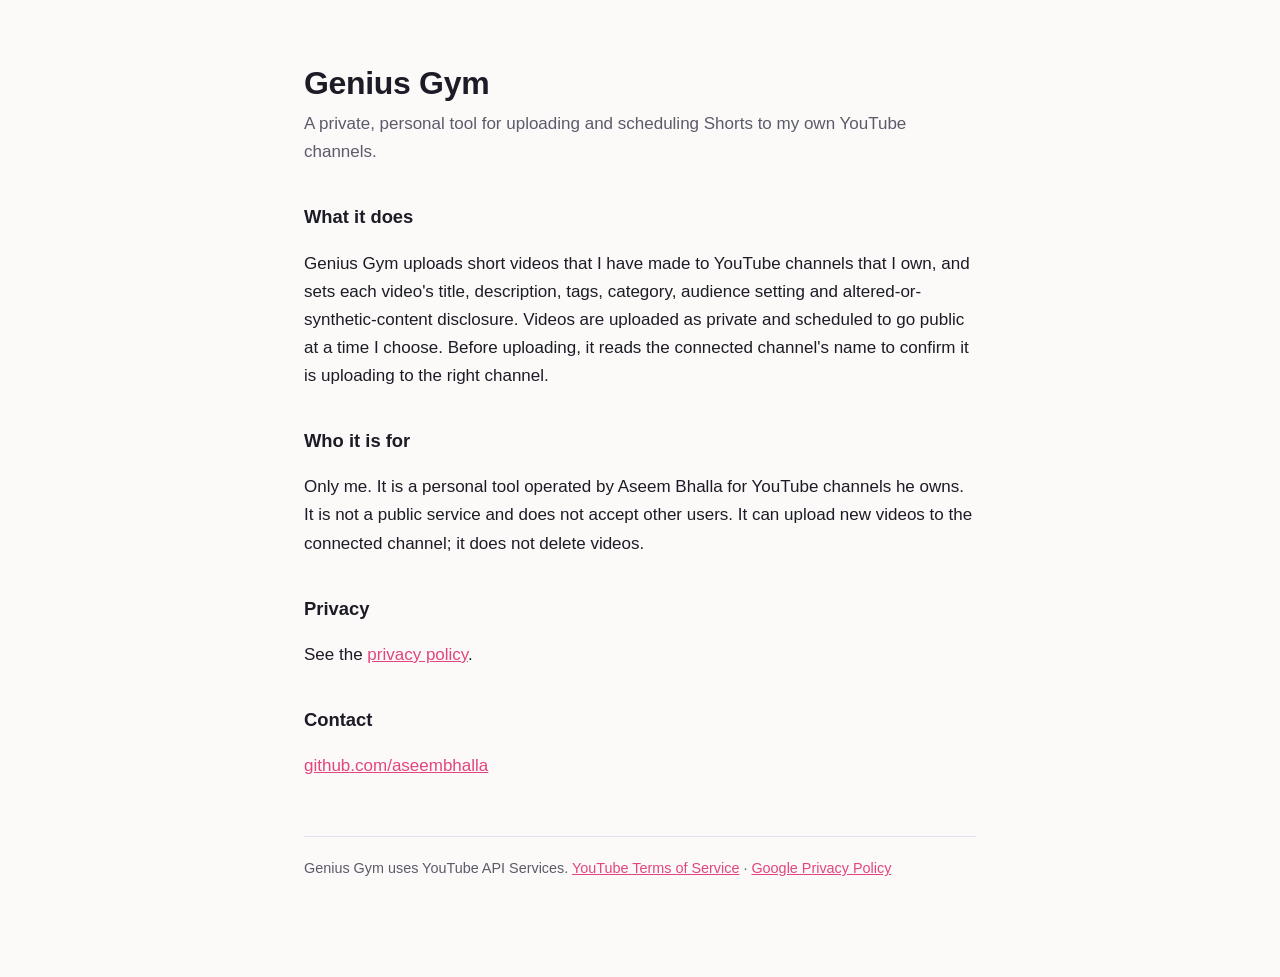
==== genius-gym/index.html @ a8d11322 "Rename Upload Helper to Genius Gym (/genius-gym/) to match the Cloud project name Co-Authored-By: Cl" ====
<!DOCTYPE html>
<html lang="en">
<head>
<meta charset="utf-8">
<meta name="viewport" content="width=device-width, initial-scale=1">
<title>Genius Gym</title>
<link rel="stylesheet" href="/style.css">
</head>
<body>
<main>
  <h1>Genius Gym</h1>
  <p class="sub">A private, personal tool for uploading and scheduling Shorts to my own YouTube channels.</p>

  <h2>What it does</h2>
  <p>Genius Gym uploads short videos that I have made to YouTube channels that I own, and sets
  each video's title, description, tags, category, audience setting and altered-or-synthetic-content
  disclosure. Videos are uploaded as private and scheduled to go public at a time I choose. Before
  uploading, it reads the connected channel's name to confirm it is uploading to the right channel.</p>

  <h2>Who it is for</h2>
  <p>Only me. It is a personal tool operated by Aseem Bhalla for YouTube channels he owns. It is not
  a public service and does not accept other users. It can upload new videos to the connected
  channel; it does not delete videos.</p>

  <h2>Privacy</h2>
  <p>See the <a href="/genius-gym/privacy.html">privacy policy</a>.</p>

  <h2>Contact</h2>
  <p><a href="https://github.com/aseembhalla">github.com/aseembhalla</a></p>

  <footer>
    Genius Gym uses YouTube API Services.
    <a href="https://www.youtube.com/t/terms">YouTube Terms of Service</a> ·
    <a href="https://policies.google.com/privacy">Google Privacy Policy</a>
  </footer>
</main>
</body>
</html>
---- style.css ----
:root{--ink:#1d1b26;--muted:#5d5a6b;--line:#e4e1ec;--accent:#e2457f;--bg:#fbfaf8}
*{box-sizing:border-box}
body{margin:0;background:var(--bg);color:var(--ink);font:17px/1.65 -apple-system,BlinkMacSystemFont,"Segoe UI",Roboto,Helvetica,Arial,sans-serif}
main{max-width:720px;margin:0 auto;padding:64px 24px 96px}
h1{font-size:2rem;line-height:1.2;margin:0 0 8px;letter-spacing:-.01em}
h2{font-size:1.15rem;margin:36px 0 8px}
p,li{color:var(--ink)}
.sub{color:var(--muted);margin:0 0 32px}
a{color:var(--accent)}
ul{padding-left:1.2em}
.card{display:block;border:1px solid var(--line);border-radius:12px;padding:18px 20px;margin:12px 0;text-decoration:none;color:inherit;background:#fff}
.card:hover{border-color:var(--accent)}
.card strong{display:block}
.card span{color:var(--muted);font-size:.95rem}
footer{margin-top:56px;padding-top:20px;border-top:1px solid var(--line);color:var(--muted);font-size:.9rem}
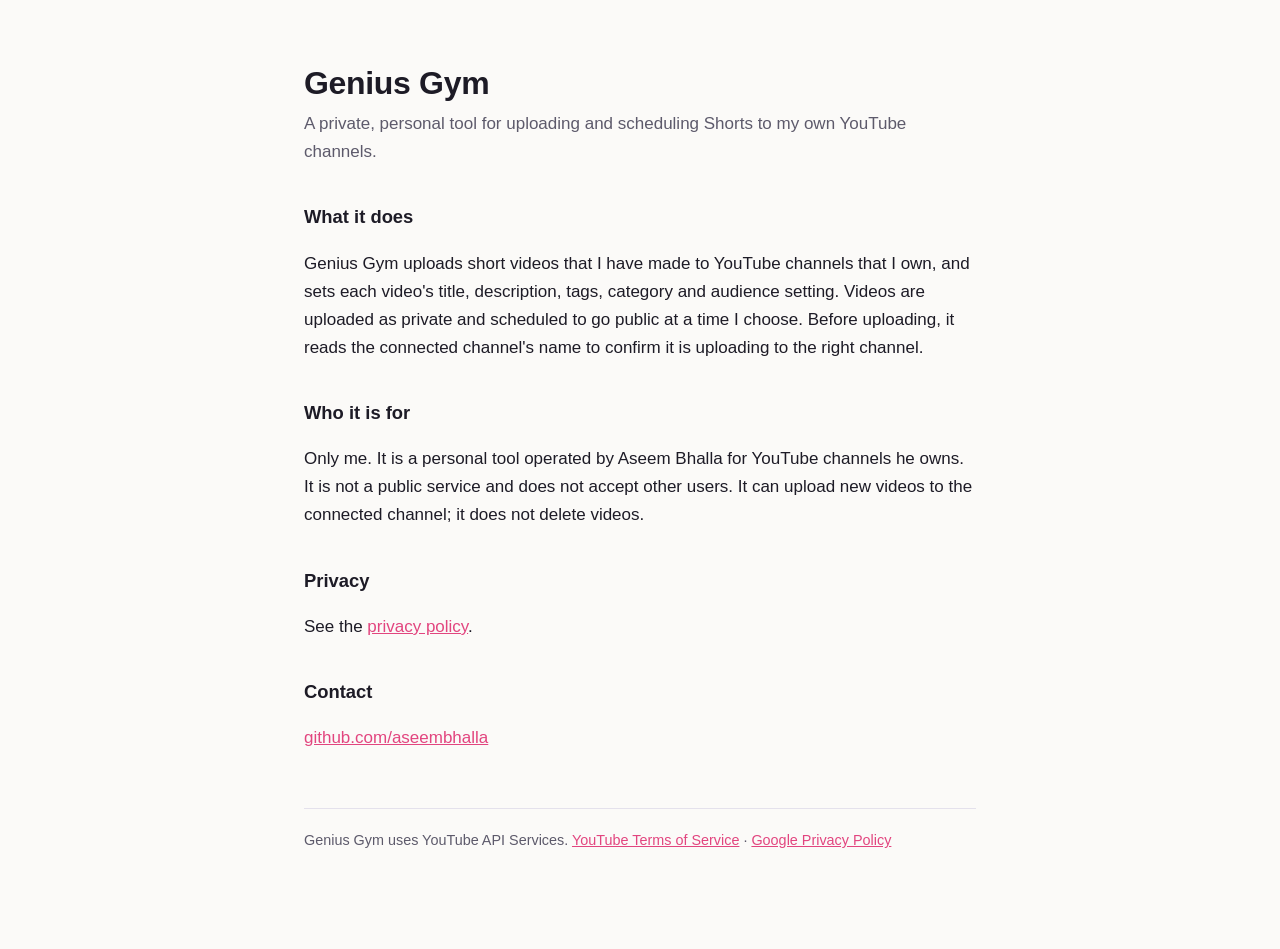
==== commit 7e5a1011: "Genius Gym pages: drop the synthetic-content disclosure wording Co-Authored-By: Claude Opus 5.5 <nor" ====
--- a/genius-gym/index.html
+++ b/genius-gym/index.html
@@ -13,8 +13,7 @@
 
   <h2>What it does</h2>
   <p>Genius Gym uploads short videos that I have made to YouTube channels that I own, and sets
-  each video's title, description, tags, category, audience setting and altered-or-synthetic-content
-  disclosure. Videos are uploaded as private and scheduled to go public at a time I choose. Before
+  each video's title, description, tags, category and audience setting. Videos are uploaded as private and scheduled to go public at a time I choose. Before
   uploading, it reads the connected channel's name to confirm it is uploading to the right channel.</p>
 
   <h2>Who it is for</h2>
